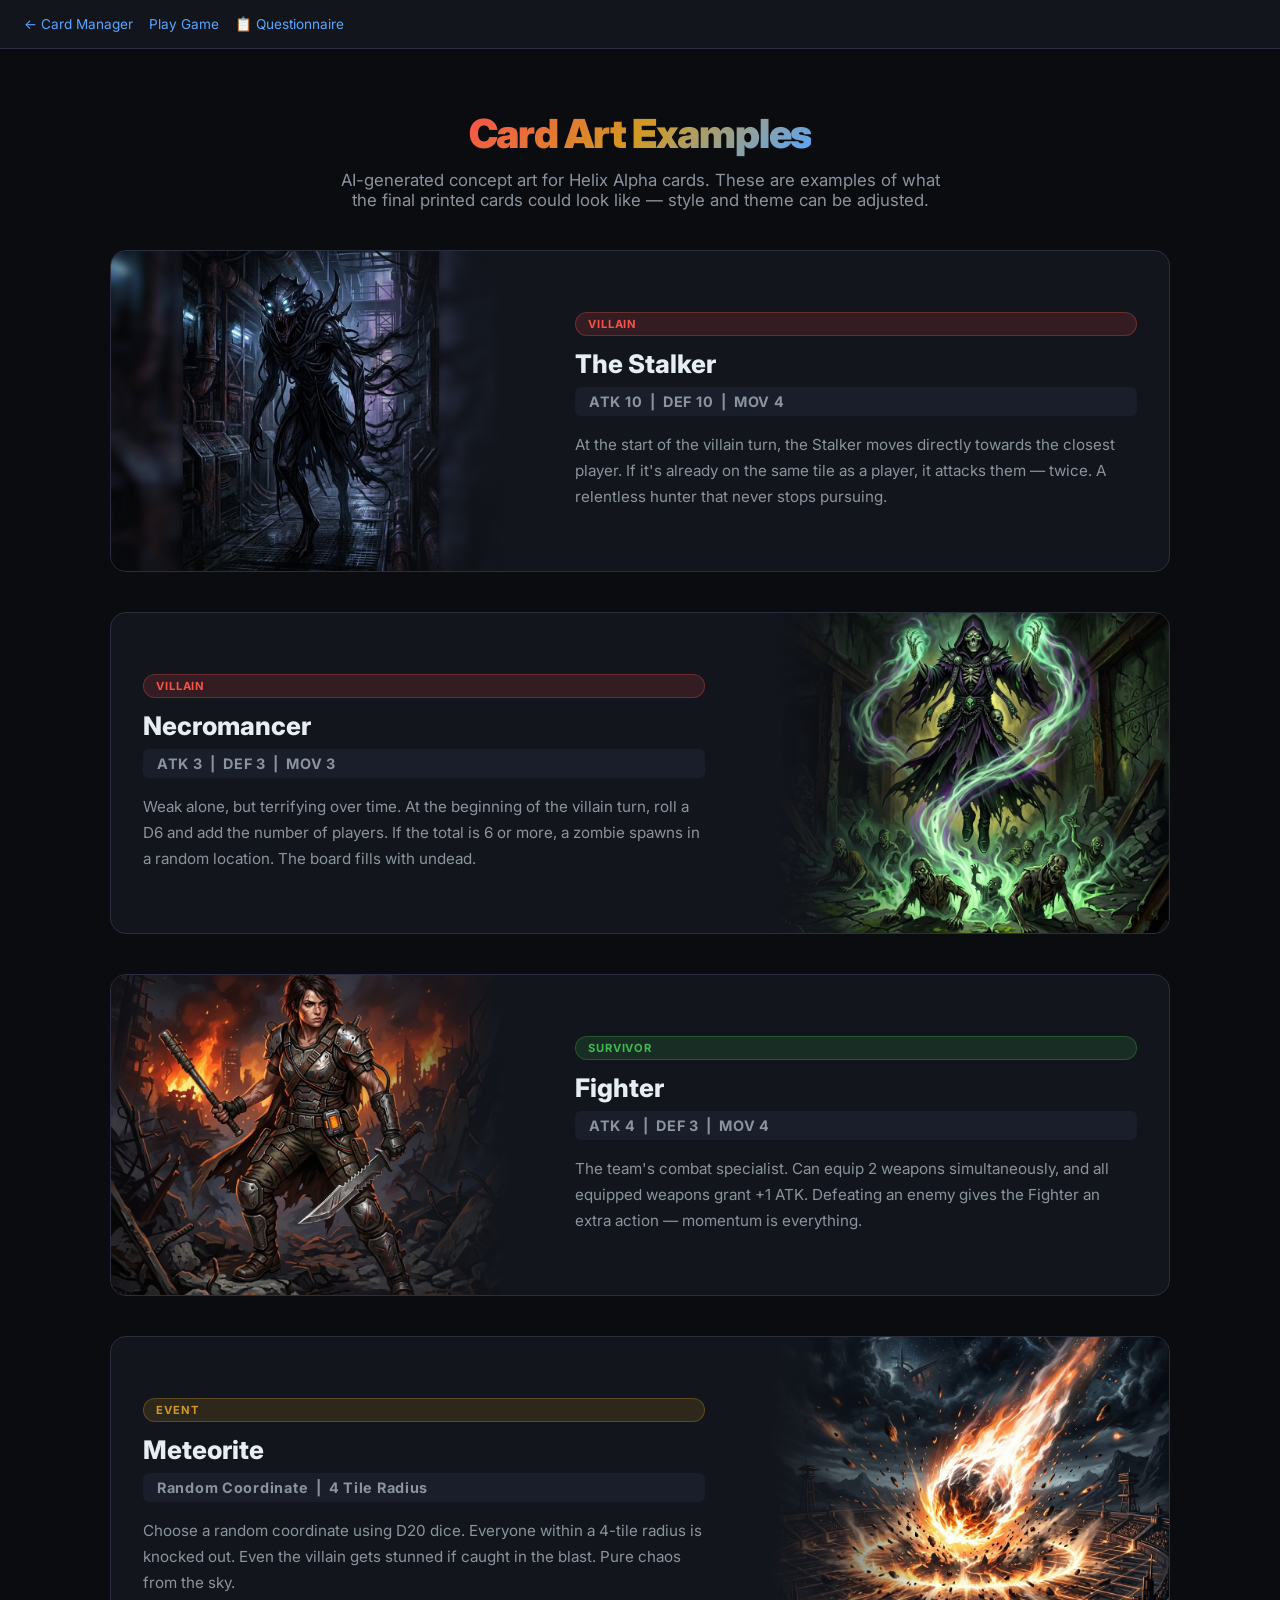
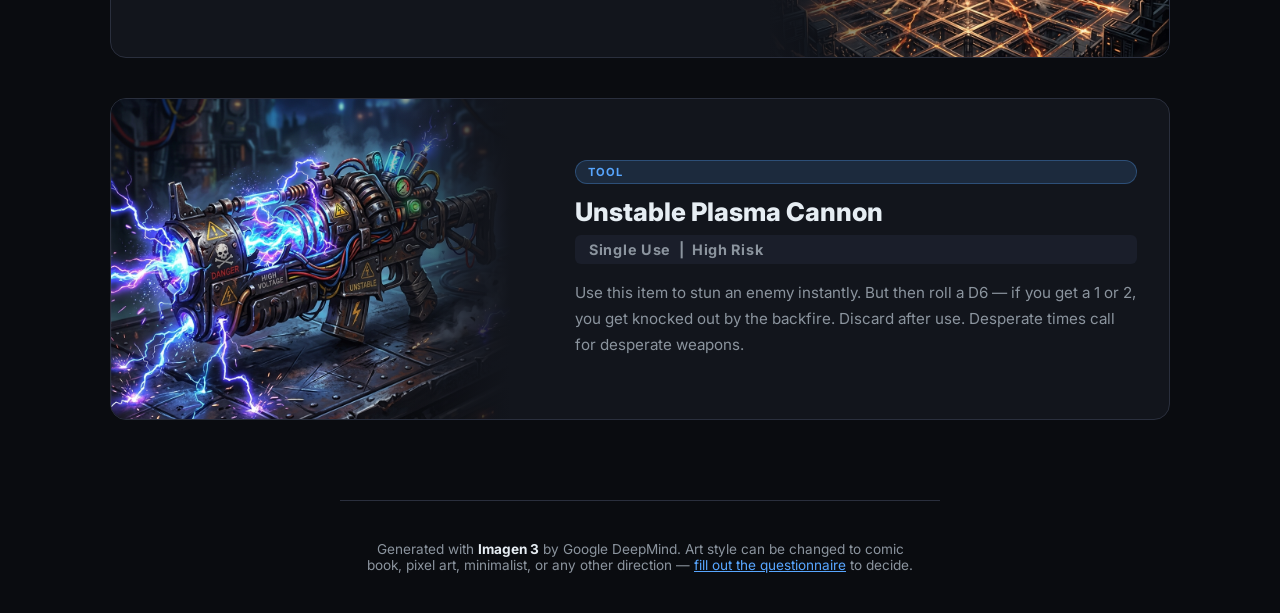
==== art-examples.html @ 05cc3bfb "Add questionnaire, art examples showcase, and card art images" ====
<!DOCTYPE html>
<html lang="en">
<head>
    <meta charset="UTF-8">
    <meta name="viewport" content="width=device-width, initial-scale=1.0">
    <title>Helix Alpha — Card Art Examples</title>
    <link href="https://fonts.googleapis.com/css2?family=Inter:wght@400;600;700;800;900&display=swap" rel="stylesheet">
    <style>
        :root {
            --bg: #0a0c10;
            --surface: #12151c;
            --surface-2: #1a1e2a;
            --border: #2a2f3d;
            --text: #e6edf3;
            --text-muted: #8b949e;
            --villain: #f85149;
            --survivor: #3fb950;
            --event: #d29922;
            --tool: #58a6ff;
        }

        * { box-sizing: border-box; margin: 0; padding: 0; }

        body {
            font-family: 'Inter', sans-serif;
            background: var(--bg);
            color: var(--text);
            min-height: 100vh;
        }

        .top-bar {
            background: var(--surface);
            border-bottom: 1px solid var(--border);
            padding: 16px 24px;
            display: flex;
            align-items: center;
            gap: 16px;
        }

        .top-bar a {
            color: var(--tool);
            text-decoration: none;
            font-size: 0.85rem;
        }

        .top-bar a:hover { text-decoration: underline; }

        .hero {
            text-align: center;
            padding: 60px 20px 40px;
        }

        .hero h1 {
            font-size: 2.5rem;
            font-weight: 900;
            letter-spacing: -0.03em;
            margin-bottom: 12px;
        }

        .hero h1 span {
            background: linear-gradient(135deg, var(--villain), var(--event), var(--tool));
            -webkit-background-clip: text;
            -webkit-text-fill-color: transparent;
        }

        .hero p {
            color: var(--text-muted);
            font-size: 1.05rem;
            max-width: 600px;
            margin: 0 auto;
        }

        .badge {
            display: inline-block;
            padding: 4px 12px;
            border-radius: 20px;
            font-size: 0.7rem;
            font-weight: 700;
            letter-spacing: 0.08em;
            text-transform: uppercase;
            margin-bottom: 12px;
        }

        .badge-villain { background: rgba(248,81,73,0.15); color: var(--villain); border: 1px solid rgba(248,81,73,0.3); }
        .badge-survivor { background: rgba(63,185,80,0.15); color: var(--survivor); border: 1px solid rgba(63,185,80,0.3); }
        .badge-event { background: rgba(210,153,34,0.15); color: var(--event); border: 1px solid rgba(210,153,34,0.3); }
        .badge-tool { background: rgba(88,166,255,0.15); color: var(--tool); border: 1px solid rgba(88,166,255,0.3); }

        .gallery {
            max-width: 1100px;
            margin: 0 auto;
            padding: 0 20px 80px;
            display: flex;
            flex-direction: column;
            gap: 40px;
        }

        .card-showcase {
            display: flex;
            gap: 32px;
            background: var(--surface);
            border: 1px solid var(--border);
            border-radius: 16px;
            overflow: hidden;
            transition: border-color 0.3s ease, transform 0.3s ease;
        }

        .card-showcase:hover {
            border-color: var(--text-muted);
            transform: translateY(-2px);
        }

        .card-showcase:nth-child(even) {
            flex-direction: row-reverse;
        }

        .card-img {
            flex: 0 0 400px;
            min-height: 320px;
            background-size: cover;
            background-position: center;
            position: relative;
        }

        .card-img::after {
            content: '';
            position: absolute;
            inset: 0;
            background: linear-gradient(90deg, transparent 60%, var(--surface));
        }

        .card-showcase:nth-child(even) .card-img::after {
            background: linear-gradient(-90deg, transparent 60%, var(--surface));
        }

        .card-info {
            flex: 1;
            padding: 32px;
            display: flex;
            flex-direction: column;
            justify-content: center;
        }

        .card-info h2 {
            font-size: 1.6rem;
            font-weight: 800;
            margin-bottom: 8px;
        }

        .card-stats {
            font-size: 0.9rem;
            font-weight: 700;
            color: var(--text-muted);
            background: var(--surface-2);
            display: inline-block;
            padding: 6px 14px;
            border-radius: 6px;
            margin-bottom: 16px;
            letter-spacing: 0.05em;
        }

        .card-desc {
            color: var(--text-muted);
            font-size: 0.95rem;
            line-height: 1.7;
        }

        .footer-note {
            text-align: center;
            padding: 40px 20px;
            color: var(--text-muted);
            font-size: 0.85rem;
            border-top: 1px solid var(--border);
            max-width: 600px;
            margin: 0 auto;
        }

        .footer-note strong { color: var(--text); }

        @media (max-width: 768px) {
            .card-showcase,
            .card-showcase:nth-child(even) {
                flex-direction: column;
            }
            .card-img {
                flex: none;
                height: 260px;
            }
            .card-img::after {
                background: linear-gradient(180deg, transparent 50%, var(--surface)) !important;
            }
            .hero h1 { font-size: 1.8rem; }
        }
    </style>
</head>
<body>
    <div class="top-bar">
        <a href="index.html">← Card Manager</a>
        <a href="game.html">Play Game</a>
        <a href="questionnaire.html">📋 Questionnaire</a>
    </div>

    <div class="hero">
        <h1><span>Card Art Examples</span></h1>
        <p>AI-generated concept art for Helix Alpha cards. These are examples of what the final printed cards could look like — style and theme can be adjusted.</p>
    </div>

    <div class="gallery">

        <div class="card-showcase">
            <div class="card-img" style="background-image: url('Assets/art-examples/stalker.png')"></div>
            <div class="card-info">
                <span class="badge badge-villain">Villain</span>
                <h2>The Stalker</h2>
                <div class="card-stats">ATK 10 &nbsp;|&nbsp; DEF 10 &nbsp;|&nbsp; MOV 4</div>
                <p class="card-desc">At the start of the villain turn, the Stalker moves directly towards the closest player. If it's already on the same tile as a player, it attacks them — twice. A relentless hunter that never stops pursuing.</p>
            </div>
        </div>

        <div class="card-showcase">
            <div class="card-img" style="background-image: url('Assets/art-examples/necromancer.png')"></div>
            <div class="card-info">
                <span class="badge badge-villain">Villain</span>
                <h2>Necromancer</h2>
                <div class="card-stats">ATK 3 &nbsp;|&nbsp; DEF 3 &nbsp;|&nbsp; MOV 3</div>
                <p class="card-desc">Weak alone, but terrifying over time. At the beginning of the villain turn, roll a D6 and add the number of players. If the total is 6 or more, a zombie spawns in a random location. The board fills with undead.</p>
            </div>
        </div>

        <div class="card-showcase">
            <div class="card-img" style="background-image: url('Assets/art-examples/fighter.png')"></div>
            <div class="card-info">
                <span class="badge badge-survivor">Survivor</span>
                <h2>Fighter</h2>
                <div class="card-stats">ATK 4 &nbsp;|&nbsp; DEF 3 &nbsp;|&nbsp; MOV 4</div>
                <p class="card-desc">The team's combat specialist. Can equip 2 weapons simultaneously, and all equipped weapons grant +1 ATK. Defeating an enemy gives the Fighter an extra action — momentum is everything.</p>
            </div>
        </div>

        <div class="card-showcase">
            <div class="card-img" style="background-image: url('Assets/art-examples/meteorite.png')"></div>
            <div class="card-info">
                <span class="badge badge-event">Event</span>
                <h2>Meteorite</h2>
                <div class="card-stats">Random Coordinate &nbsp;|&nbsp; 4 Tile Radius</div>
                <p class="card-desc">Choose a random coordinate using D20 dice. Everyone within a 4-tile radius is knocked out. Even the villain gets stunned if caught in the blast. Pure chaos from the sky.</p>
            </div>
        </div>

        <div class="card-showcase">
            <div class="card-img" style="background-image: url('Assets/art-examples/plasma_cannon.png')"></div>
            <div class="card-info">
                <span class="badge badge-tool">Tool</span>
                <h2>Unstable Plasma Cannon</h2>
                <div class="card-stats">Single Use &nbsp;|&nbsp; High Risk</div>
                <p class="card-desc">Use this item to stun an enemy instantly. But then roll a D6 — if you get a 1 or 2, you get knocked out by the backfire. Discard after use. Desperate times call for desperate weapons.</p>
            </div>
        </div>

    </div>

    <div class="footer-note">
        <p>Generated with <strong>Imagen 3</strong> by Google DeepMind. Art style can be changed to comic book, pixel art, minimalist, or any other direction — <a href="questionnaire.html" style="color: var(--tool)">fill out the questionnaire</a> to decide.</p>
    </div>
</body>
</html>
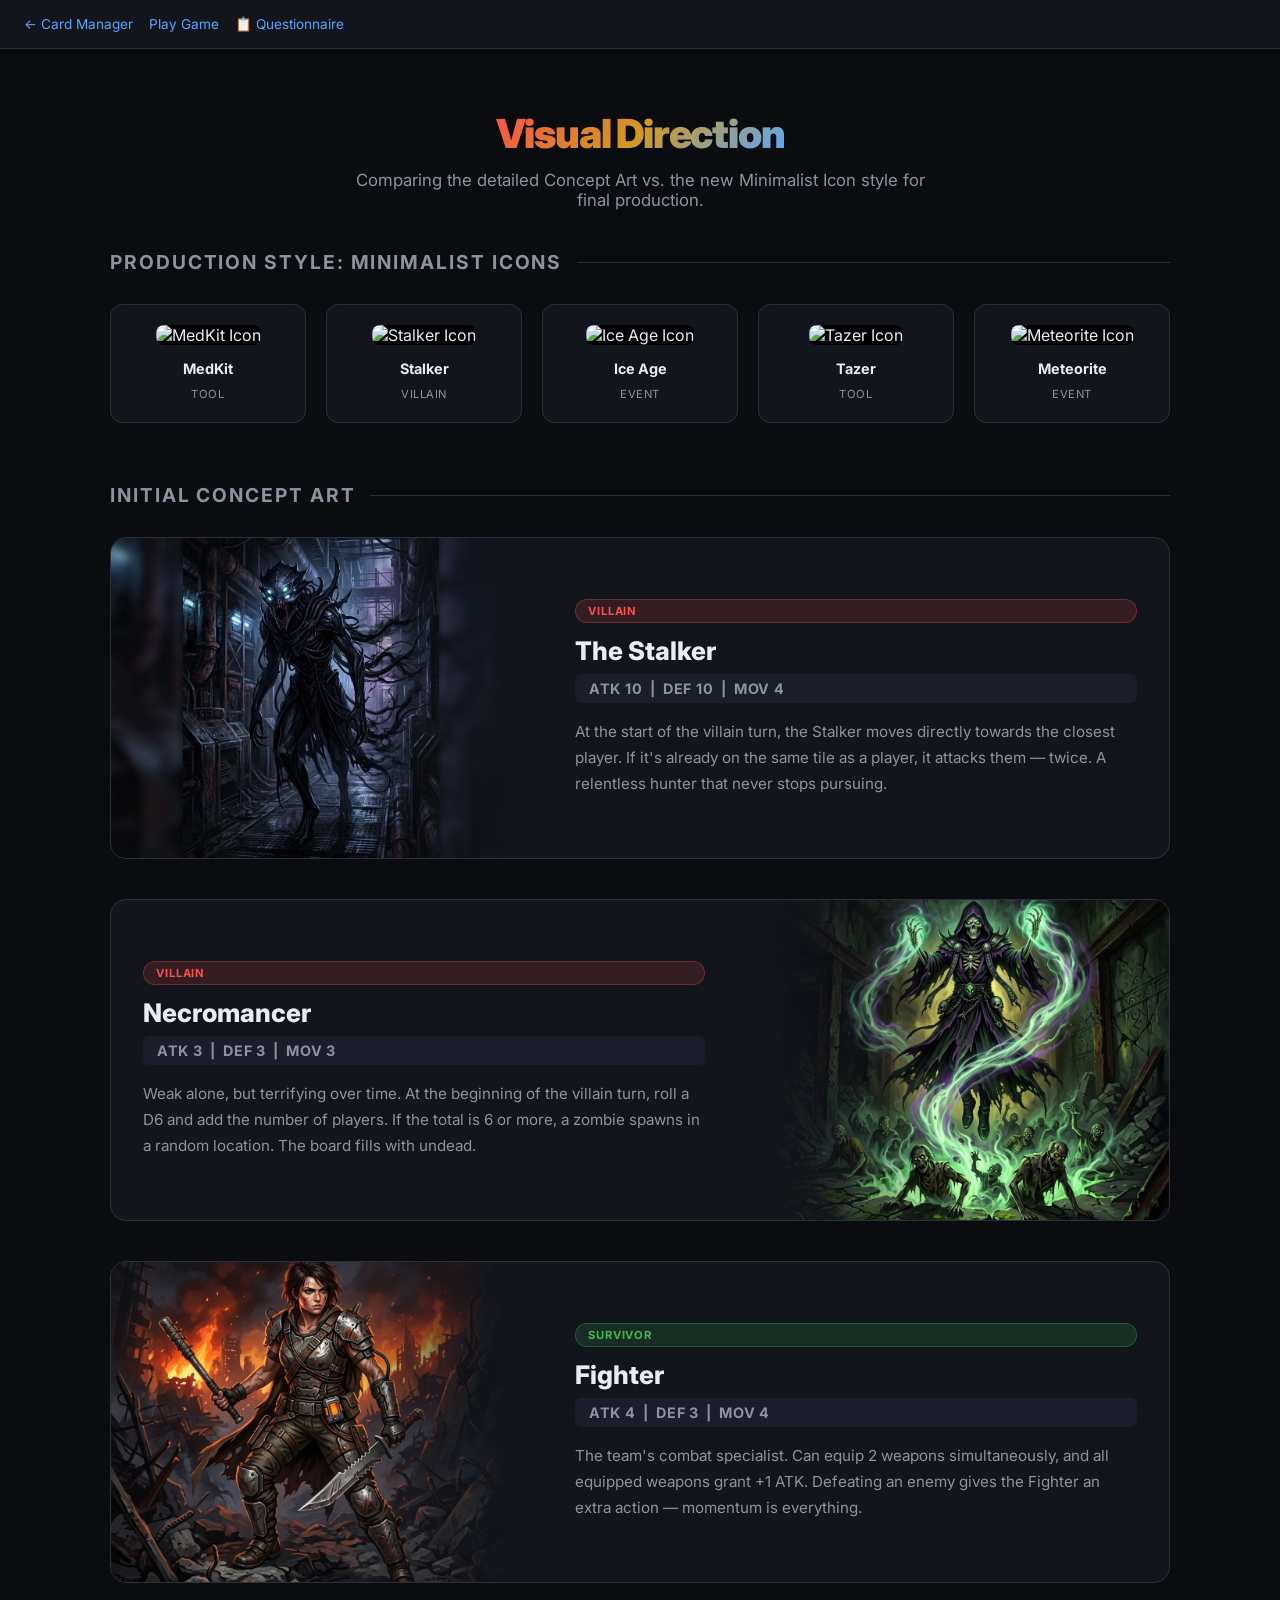
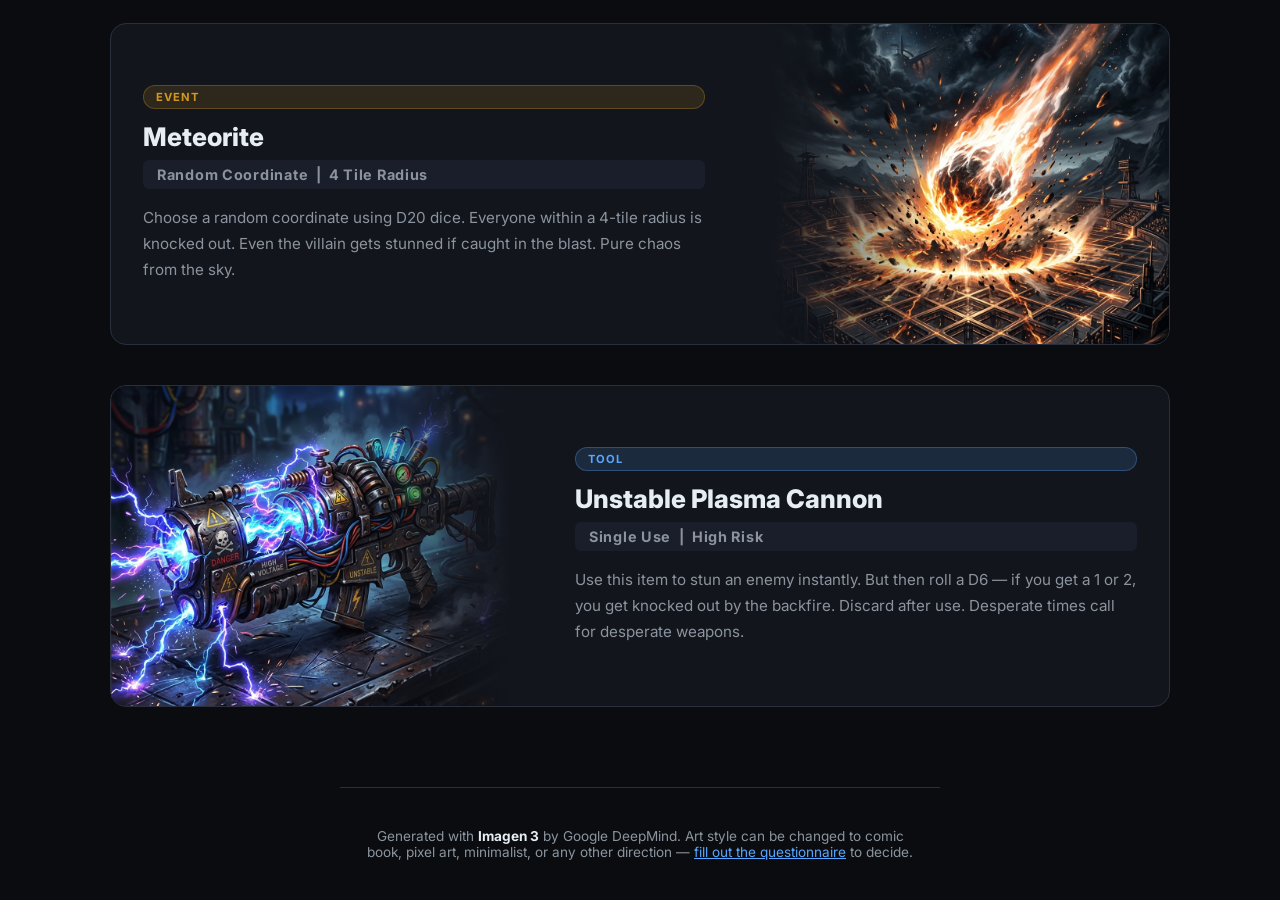
==== commit f3f173be: "Add minimalist icon examples and update art-examples showcase" ====
--- a/art-examples.html
+++ b/art-examples.html
@@ -165,6 +165,73 @@
             line-height: 1.7;
         }
 
+        .section-title {
+            max-width: 1100px;
+            margin: 0 auto 30px;
+            padding: 0 20px;
+            display: flex;
+            align-items: center;
+            gap: 15px;
+        }
+
+        .section-title h2 {
+            font-size: 1.2rem;
+            text-transform: uppercase;
+            letter-spacing: 0.1em;
+            color: var(--text-muted);
+        }
+
+        .section-title .line {
+            flex: 1;
+            height: 1px;
+            background: var(--border);
+        }
+
+        .icon-grid {
+            display: grid;
+            grid-template-columns: repeat(auto-fit, minmax(180px, 1fr));
+            gap: 20px;
+            max-width: 1100px;
+            margin: 0 auto 60px;
+            padding: 0 20px;
+        }
+
+        .icon-card {
+            background: var(--surface);
+            border: 1px solid var(--border);
+            border-radius: 12px;
+            padding: 20px;
+            text-align: center;
+            transition: all 0.3s ease;
+        }
+
+        .icon-card:hover {
+            border-color: var(--tool);
+            transform: translateY(-5px);
+            box-shadow: 0 10px 20px rgba(0,0,0,0.3);
+        }
+
+        .icon-card img {
+            width: 100%;
+            height: auto;
+            border-radius: 8px;
+            margin-bottom: 15px;
+            background: #000;
+        }
+
+        .icon-card h3 {
+            font-size: 0.9rem;
+            font-weight: 700;
+            margin-bottom: 5px;
+        }
+
+        .icon-card span {
+            font-size: 0.7rem;
+            color: var(--text-muted);
+            text-transform: uppercase;
+            letter-spacing: 0.05em;
+        }
+
         .footer-note {
             text-align: center;
             padding: 40px 20px;
@@ -201,8 +268,46 @@
     </div>
 
     <div class="hero">
-        <h1><span>Card Art Examples</span></h1>
-        <p>AI-generated concept art for Helix Alpha cards. These are examples of what the final printed cards could look like — style and theme can be adjusted.</p>
+        <h1><span>Visual Direction</span></h1>
+        <p>Comparing the detailed Concept Art vs. the new Minimalist Icon style for final production.</p>
+    </div>
+
+    <div class="section-title">
+        <h2>Production Style: Minimalist Icons</h2>
+        <div class="line"></div>
+    </div>
+
+    <div class="icon-grid">
+        <div class="icon-card">
+            <img src="Assets/art-examples/icon_medkit.png" alt="MedKit Icon">
+            <h3>MedKit</h3>
+            <span>Tool</span>
+        </div>
+        <div class="icon-card">
+            <img src="Assets/art-examples/icon_stalker.png" alt="Stalker Icon">
+            <h3>Stalker</h3>
+            <span>Villain</span>
+        </div>
+        <div class="icon-card">
+            <img src="Assets/art-examples/icon_ice_age.png" alt="Ice Age Icon">
+            <h3>Ice Age</h3>
+            <span>Event</span>
+        </div>
+        <div class="icon-card">
+            <img src="Assets/art-examples/icon_tazer.png" alt="Tazer Icon">
+            <h3>Tazer</h3>
+            <span>Tool</span>
+        </div>
+        <div class="icon-card">
+            <img src="Assets/art-examples/icon_meteorite.png" alt="Meteorite Icon">
+            <h3>Meteorite</h3>
+            <span>Event</span>
+        </div>
+    </div>
+
+    <div class="section-title">
+        <h2>Initial Concept Art</h2>
+        <div class="line"></div>
     </div>
 
     <div class="gallery">
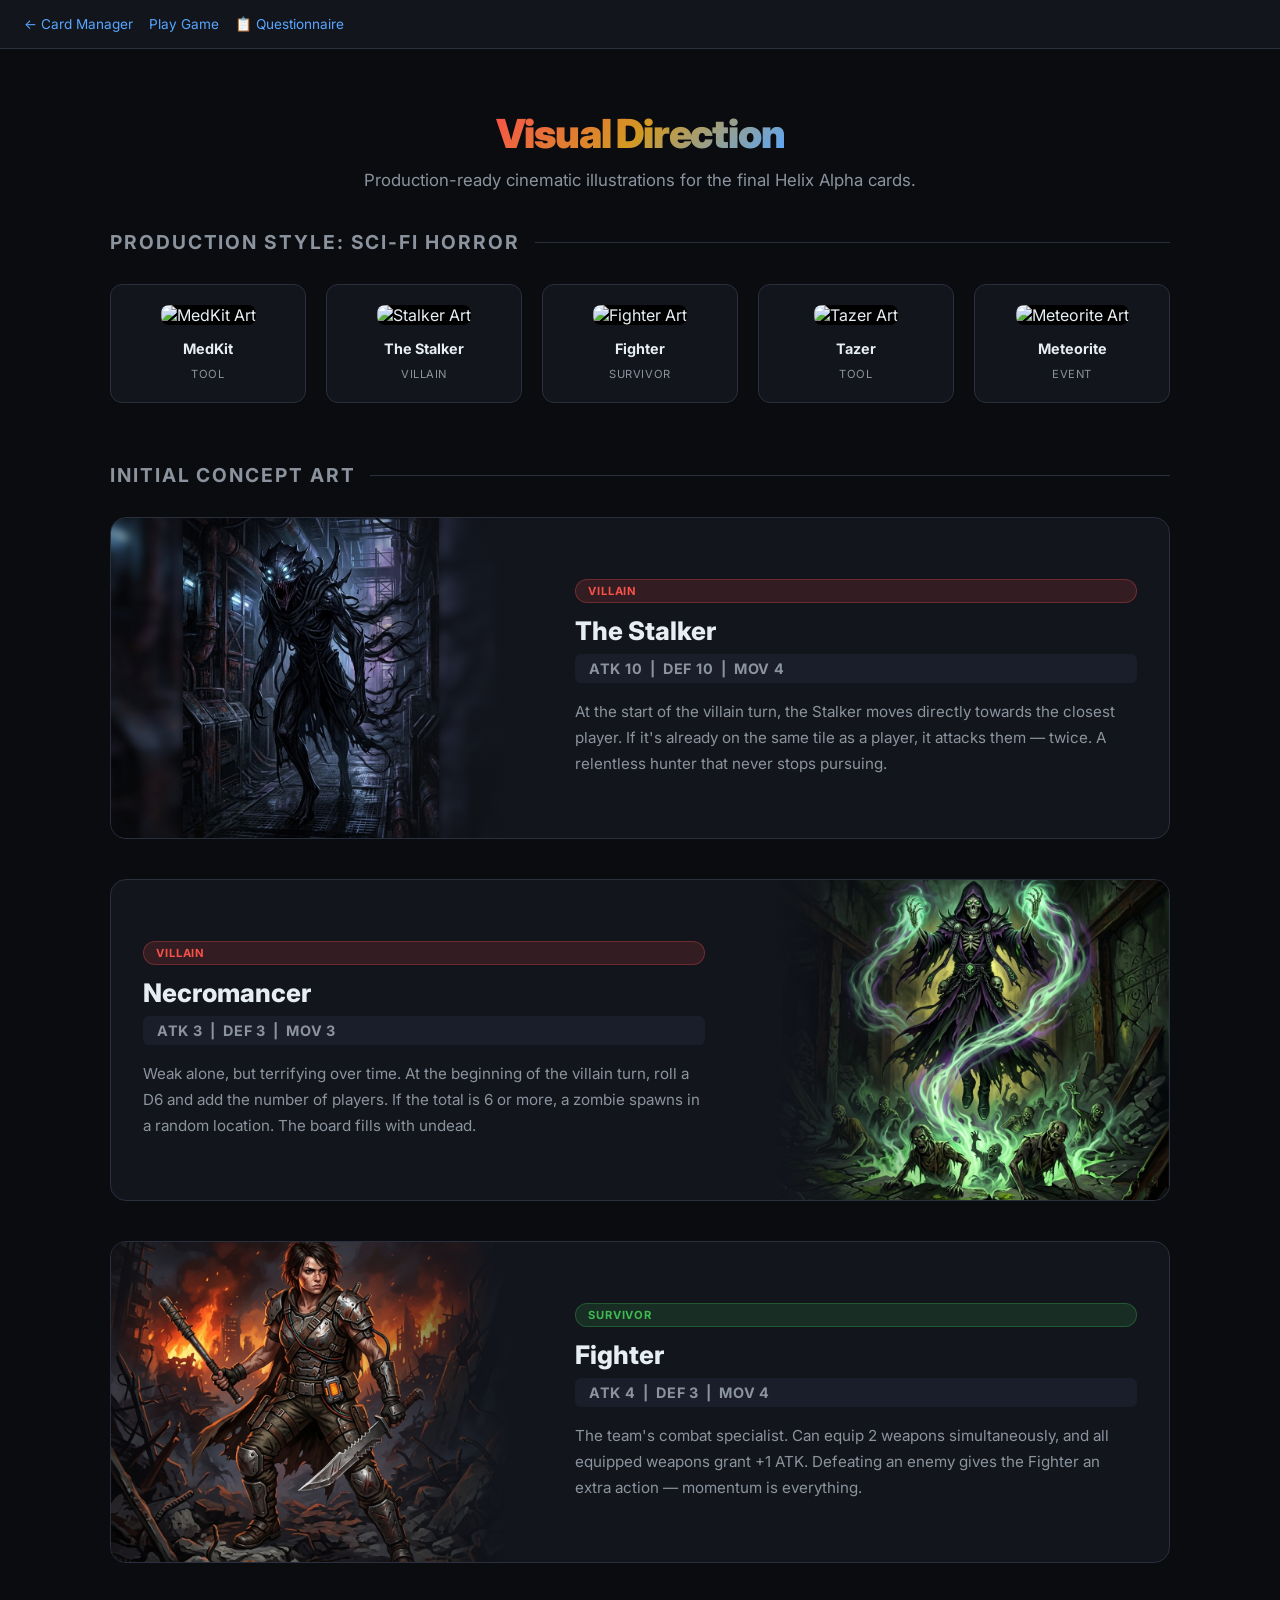
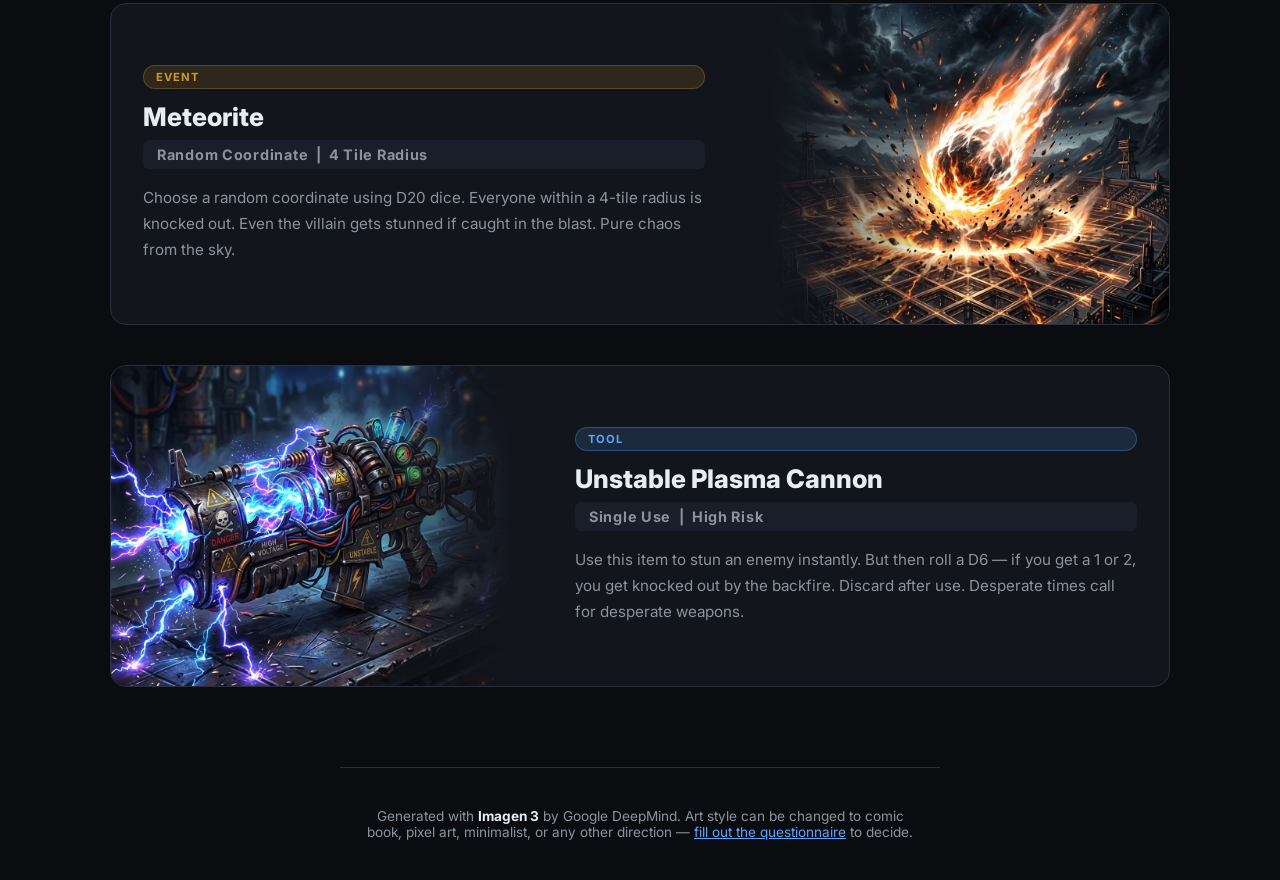
==== commit f988491d: "Revert to detailed sci-fi horror art style for mockups" ====
--- a/art-examples.html
+++ b/art-examples.html
@@ -269,37 +269,37 @@
 
     <div class="hero">
         <h1><span>Visual Direction</span></h1>
-        <p>Comparing the detailed Concept Art vs. the new Minimalist Icon style for final production.</p>
+        <p>Production-ready cinematic illustrations for the final Helix Alpha cards.</p>
     </div>
 
     <div class="section-title">
-        <h2>Production Style: Minimalist Icons</h2>
+        <h2>Production Style: Sci-Fi Horror</h2>
         <div class="line"></div>
     </div>
 
     <div class="icon-grid">
         <div class="icon-card">
-            <img src="Assets/art-examples/icon_medkit.png" alt="MedKit Icon">
+            <img src="Assets/art-examples/medkit_final.png" alt="MedKit Art">
             <h3>MedKit</h3>
             <span>Tool</span>
         </div>
         <div class="icon-card">
-            <img src="Assets/art-examples/icon_stalker.png" alt="Stalker Icon">
-            <h3>Stalker</h3>
+            <img src="Assets/art-examples/stalker_final.png" alt="Stalker Art">
+            <h3>The Stalker</h3>
             <span>Villain</span>
         </div>
         <div class="icon-card">
-            <img src="Assets/art-examples/icon_ice_age.png" alt="Ice Age Icon">
-            <h3>Ice Age</h3>
-            <span>Event</span>
-        </div>
-        <div class="icon-card">
-            <img src="Assets/art-examples/icon_tazer.png" alt="Tazer Icon">
+            <img src="Assets/art-examples/fighter_final.png" alt="Fighter Art">
+            <h3>Fighter</h3>
+            <span>Survivor</span>
+        </div>
+        <div class="icon-card">
+            <img src="Assets/art-examples/tazer_final.png" alt="Tazer Art">
             <h3>Tazer</h3>
             <span>Tool</span>
         </div>
         <div class="icon-card">
-            <img src="Assets/art-examples/icon_meteorite.png" alt="Meteorite Icon">
+            <img src="Assets/art-examples/meteorite_final.png" alt="Meteorite Art">
             <h3>Meteorite</h3>
             <span>Event</span>
         </div>
